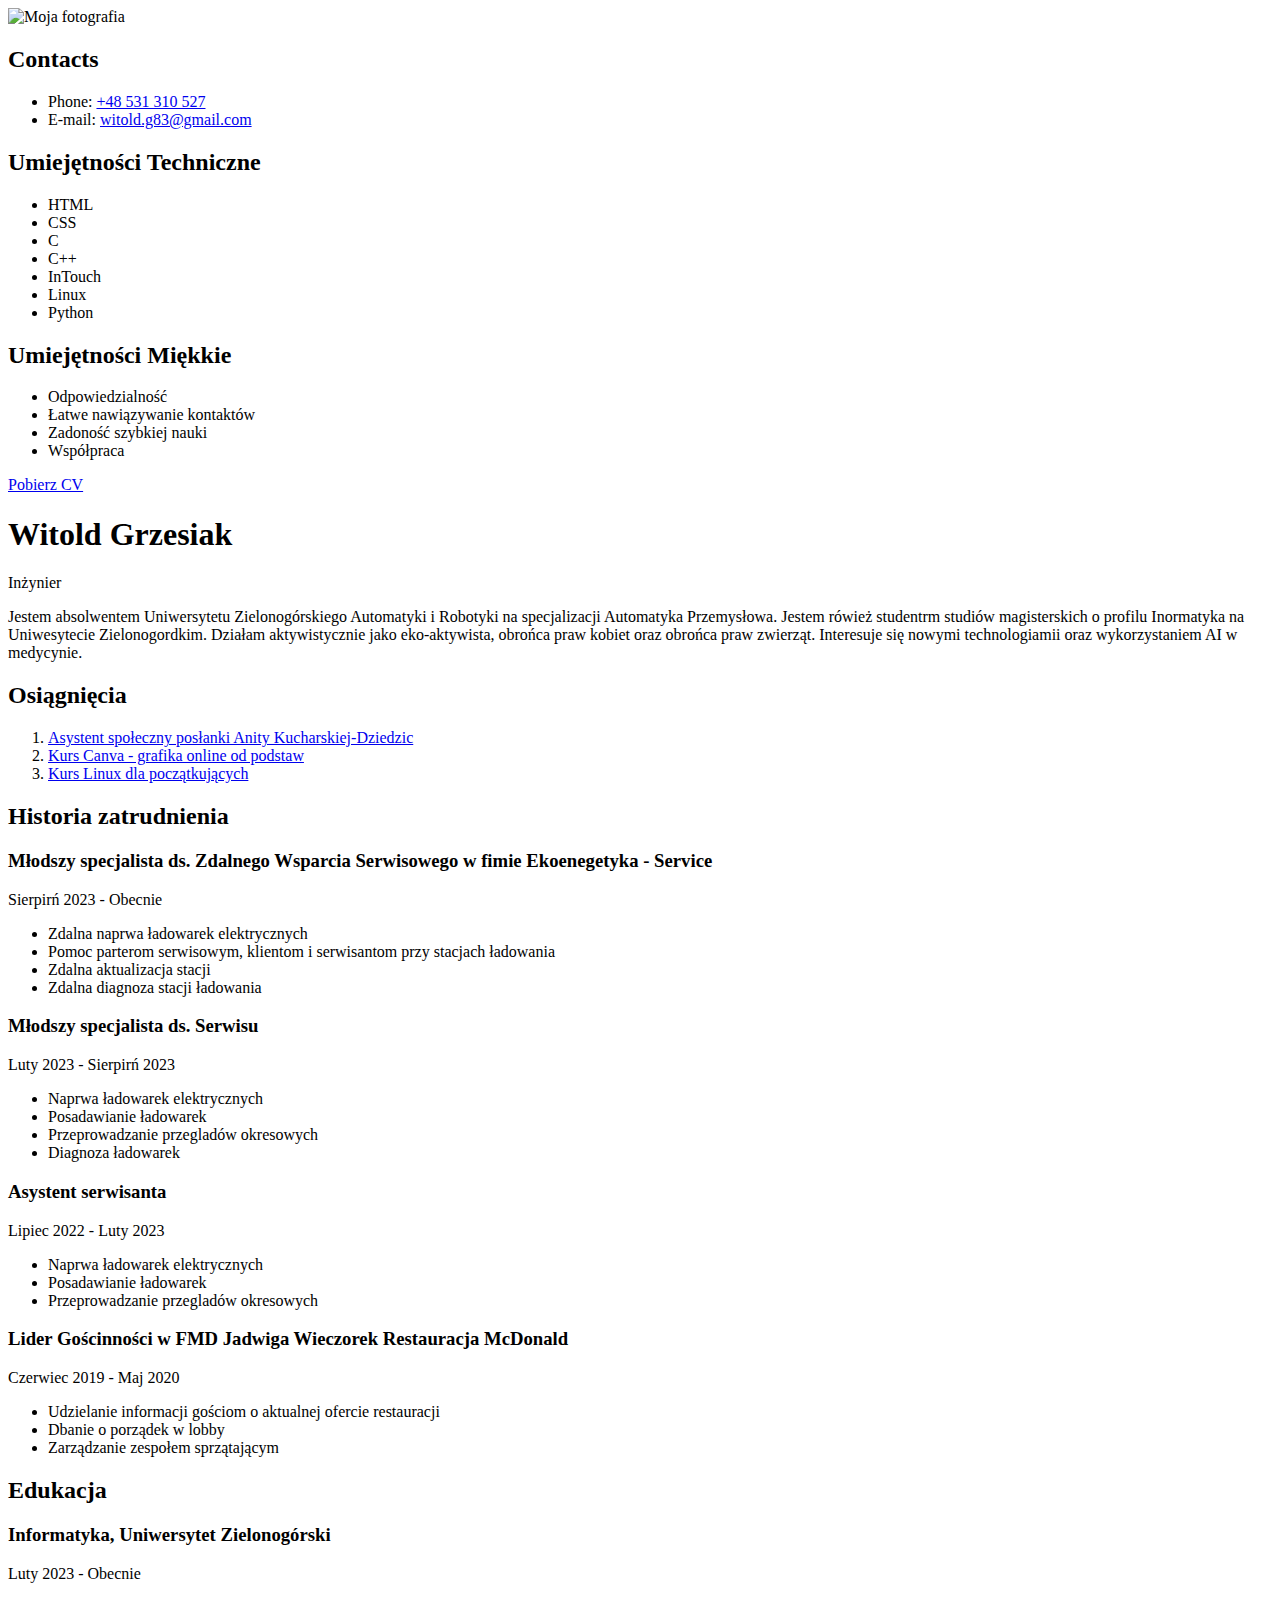
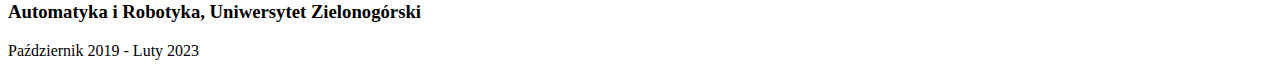
==== index.html @ e1cba3a6 "Update index.html" ====
<!DOCTYPE html>
<html lang="en">
  <head>
    <meta charset="UTF-8" />
    <meta name="viewport" content="width=device-width, initial-scale=1.0" />
    <title>Curriculum vitae Witold Grzesiak</title>
    <link rel="stylesheet" href="./css/animate.css" >
    <link rel="stylesheet" href="./css/style.css" />
    <link href="https://fonts.googleapis.com/css2?family=Montserrat:wght@400;700&display=swap" rel="stylesheet">
  </head>
  <body>
    <div class="container">
      <aside class="left-side">
        <img
          src="./images/photo.png"
          alt="Moja fotografia"
          width="370"
          class="photo"
        />

        <section class="contacts">
          <h2 class="contacts-title">Contacts</h2>
          <ul class="contacts-list">
            <li class="contacts-item">
              Phone:
              <a href="tel:+48 531 310 527" class="contacts-link"
                >+48 531 310 527</a
              >
            </li>
            <li class="contacts-item">
              E-mail:
              <a href="mailto:witold.g83@gmail.com" class="contacts-link"
                >witold.g83@gmail.com</a
              >
            </li>
          </ul>
        </section>

        <section class="skills">
          <h2 class="skills-title">
            Umiejętności Techniczne
          </h2>
          <ul class="skills-list">
            <li class="skills-item">HTML</li>
            <li class="skills-item">CSS</li>
            <li class="skills-item">C</li>
            <li class="skills-item">C++</li>
            <li class="skills-item">InTouch</li>
            <li class="skills-item">Linux</li>
            <li class="skills-item">Python</li>
          </ul>
        </section>
        <section class="skills">
          <h2 class="skills-title">
            Umiejętności Miękkie 
          </h2>
          <ul class="skills-list">
            <li class="skills-item">Odpowiedzialność</li>
            <li class="skills-item">Łatwe nawiązywanie kontaktów</li>
            <li class="skills-item">Zadoność szybkiej nauki</li>
            <li class="skills-item">Współpraca</li>
          </ul>
        </section>
        <section class="widget">
          <a class="widget-link" href="Witold_Grzesiak.pdf" download>Pobierz CV</a>
        </section>
      </aside>
      <div class="right-side">
        <section class="bio">
          <h1 class="bio-title">Witold Grzesiak</h1>
          </h1>
          <p class="bio-occupation">
            Inżynier
          </p>
          <p class="bio-about">
           Jestem absolwentem Uniwersytetu Zielonogórskiego Automatyki i Robotyki na specjalizacji Automatyka Przemysłowa.
           Jestem rówież studentrm studiów magisterskich o profilu Inormatyka na Uniwesytecie Zielonogordkim.
           Działam aktywistycznie jako eko-aktywista, obrońca praw kobiet oraz obrońca praw zwierząt.
           Interesuje się nowymi technologiamii oraz wykorzystaniem AI w medycynie.
          </p>
        </section>

        <section class="projects">
          <h2 class="projects-title">Osiągnięcia</h2>

          <ol>
            <li>
              <a href="https://orka.sejm.gov.pl/WspP9.nsf/0/FB38B58B3C8A34AFC12585C800272CF9/%24File/WSP9_197.012.pdf" class="projects-link">
              Asystent społeczny posłanki Anity Kucharskiej-Dziedzic</a> </li>
            <li>
              <a href="https://api.strefakursow.pl/api/v2/public/certificate/pdf/q4sdjy1ei4gwgg8840c8ckk8kkcwcoo" class="projects-link">
                Kurs Canva - grafika online od podstaw
              </a>
            </li>
            <li>
              <a href="https://api.strefakursow.pl/api/v2/public/certificate/pdf/g1oy13az2c088480gsswcogcko0scos" class="projects-link">
                Kurs Linux dla początkujących
              </a>
            </li>
          </ol>
        </section>
        <section class="jobs">
          <h2 class="jobs-title">
            Historia zatrudnienia
          </h2>
          
          <h3 class="jobs-occupation">
            Młodszy specjalista ds. Zdalnego Wsparcia Serwisowego  w fimie <span class="accent">Ekoenegetyka - Service</span>
            </h3>
          <p class="jobs-time">Sierpirń 2023 - Obecnie</p>
          <ul class="experience">
            <li class="experience-item">Zdalna naprwa ładowarek elektrycznych</li>
            <li class="experience-item">Pomoc parterom serwisowym, klientom i serwisantom przy stacjach ładowania</li>
            <li class="experience-item">Zdalna aktualizacja stacji</li>
            <li class="experience-item">Zdalna diagnoza stacji ładowania</li>
          </ul>
          <h3 class="jobs-occupation">
            Młodszy specjalista ds. Serwisu
          </h3>
          <p class="jobs-time">Luty 2023 - Sierpirń 2023</p>
          <ul class="experience">
            <li class="experience-item">Naprwa ładowarek elektrycznych</li>
            <li class="experience-item">Posadawianie ładowarek</li>
            <li class="experience-item">Przeprowadzanie przegladów okresowych </li>
            <li class="experience-item">Diagnoza ładowarek</li>
          </ul>
          <h3 class="jobs-occupation">
            Asystent serwisanta
          </h3>
          <p class="jobs-time">Lipiec 2022 - Luty 2023</p>
          <ul class="experience">
            <li class="experience-item">Naprwa ładowarek elektrycznych</li>
            <li class="experience-item">Posadawianie ładowarek</li>
            <li class="experience-item">Przeprowadzanie przegladów okresowych </li>
          </ul>
          
          <h3 class="jobs-occupation">
            Lider Gościnności w
            <span class="accent">FMD Jadwiga Wieczorek Restauracja McDonald</span>
          </h3>

          <p class="jobs-time">
            Czerwiec 2019 - Maj 2020
          </p>

          <ul class="experience">
            <li class="experience-item">
              Udzielanie informacji gościom o aktualnej ofercie restauracji
            </li>
            <li class="experience-item">
              Dbanie o porządek w lobby
            </li>
            <li class="experience-item">
              Zarządzanie zespołem sprzątającym
            </li>
          </ul>

        </section>
        <section class="education">
          <h2 class="education-title">Edukacja</h2>

          <h3 class="education-degree">
            Informatyka,
            <span class="accent"
              >Uniwersytet Zielonogórski</span
            >
          </h3>

          <p class="education-time">Luty 2023 - Obecnie </p>
       
          <h3 class="education-degree">
            Automatyka i Robotyka,
            <span class="accent"
              >Uniwersytet Zielonogórski</span
            >
          </h3>
          <p class="education-time">Październik 2019 - Luty 2023</p>

          
        </section>
      </div>
    </div>
  </body>
</html>
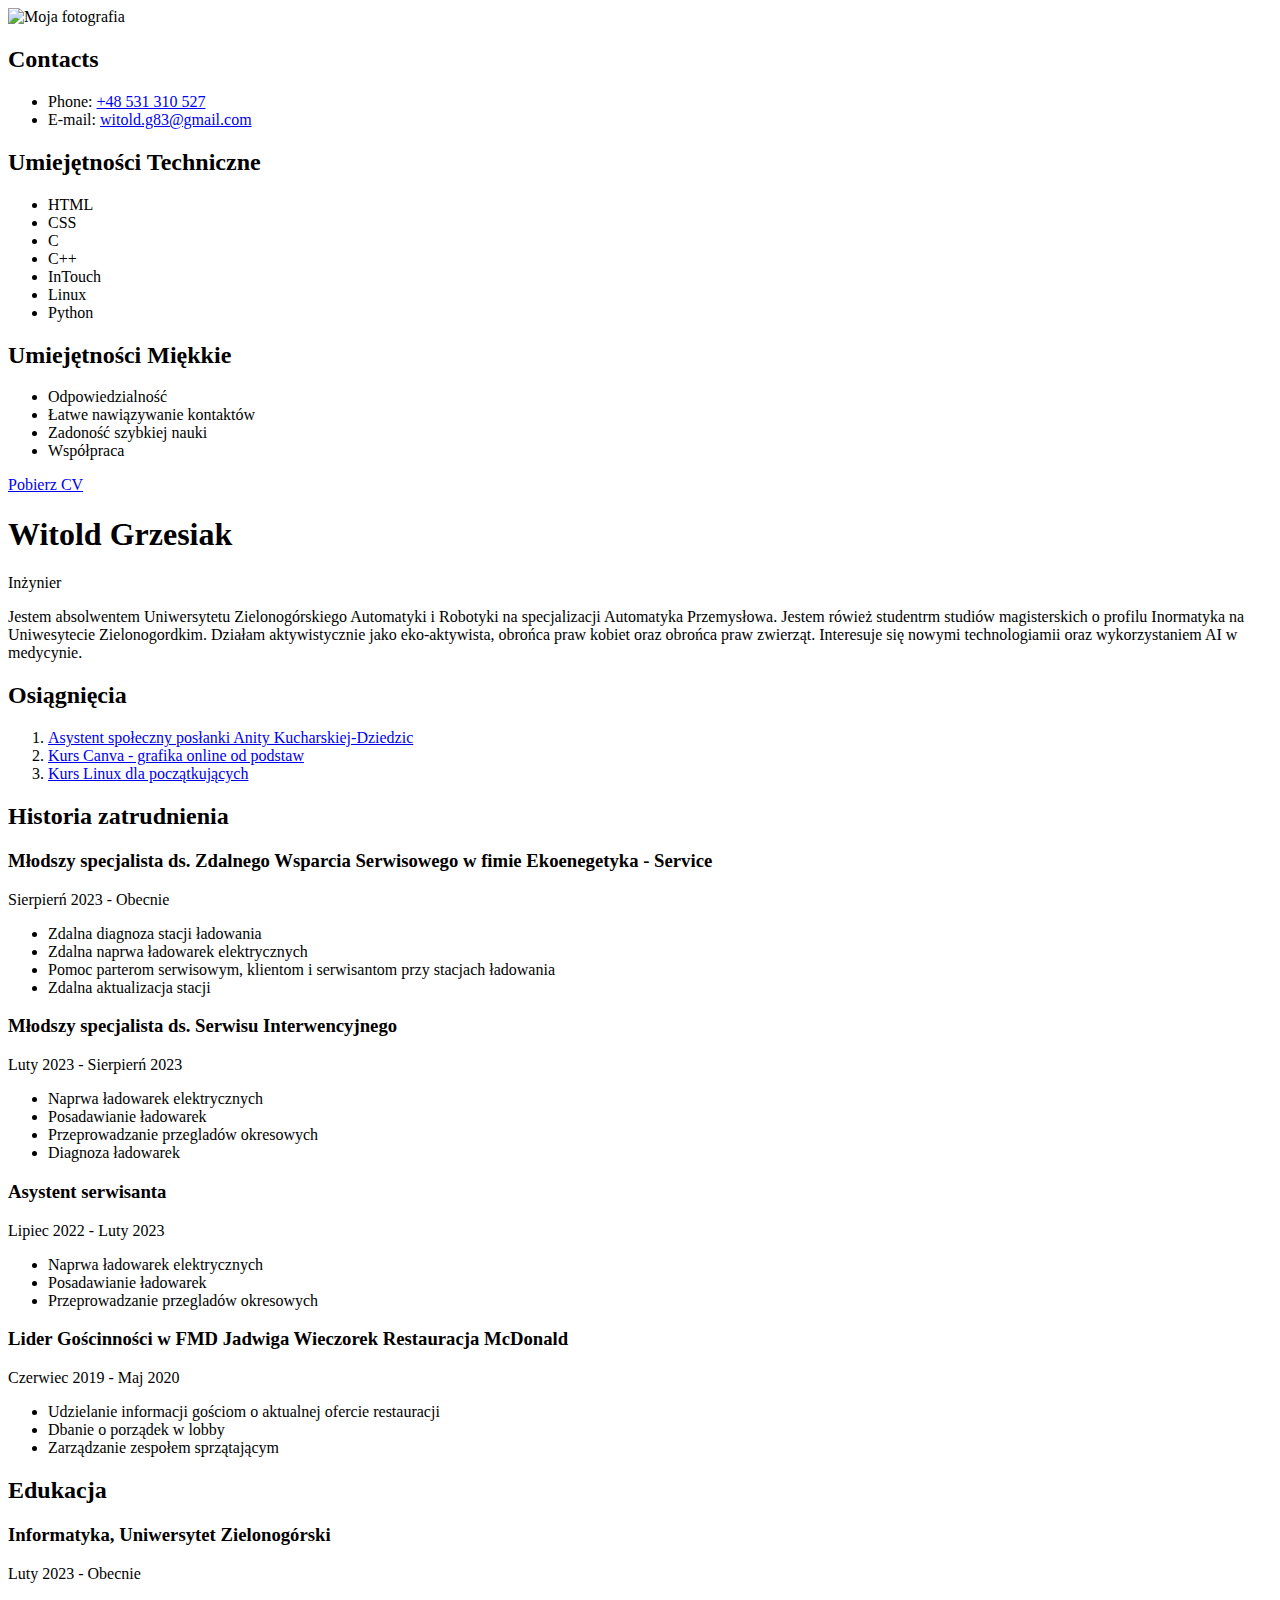
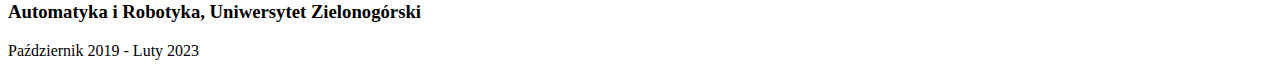
==== commit 5390f4a2: "Update index.html" ====
--- a/index.html
+++ b/index.html
@@ -107,17 +107,17 @@
           <h3 class="jobs-occupation">
             Młodszy specjalista ds. Zdalnego Wsparcia Serwisowego  w fimie <span class="accent">Ekoenegetyka - Service</span>
             </h3>
-          <p class="jobs-time">Sierpirń 2023 - Obecnie</p>
+          <p class="jobs-time">Sierpierń 2023 - Obecnie</p>
           <ul class="experience">
+            <li class="experience-item">Zdalna diagnoza stacji ładowania</li>
             <li class="experience-item">Zdalna naprwa ładowarek elektrycznych</li>
             <li class="experience-item">Pomoc parterom serwisowym, klientom i serwisantom przy stacjach ładowania</li>
             <li class="experience-item">Zdalna aktualizacja stacji</li>
-            <li class="experience-item">Zdalna diagnoza stacji ładowania</li>
           </ul>
           <h3 class="jobs-occupation">
-            Młodszy specjalista ds. Serwisu
+            Młodszy specjalista ds. Serwisu Interwencyjnego 
           </h3>
-          <p class="jobs-time">Luty 2023 - Sierpirń 2023</p>
+          <p class="jobs-time">Luty 2023 - Sierpierń 2023</p>
           <ul class="experience">
             <li class="experience-item">Naprwa ładowarek elektrycznych</li>
             <li class="experience-item">Posadawianie ładowarek</li>
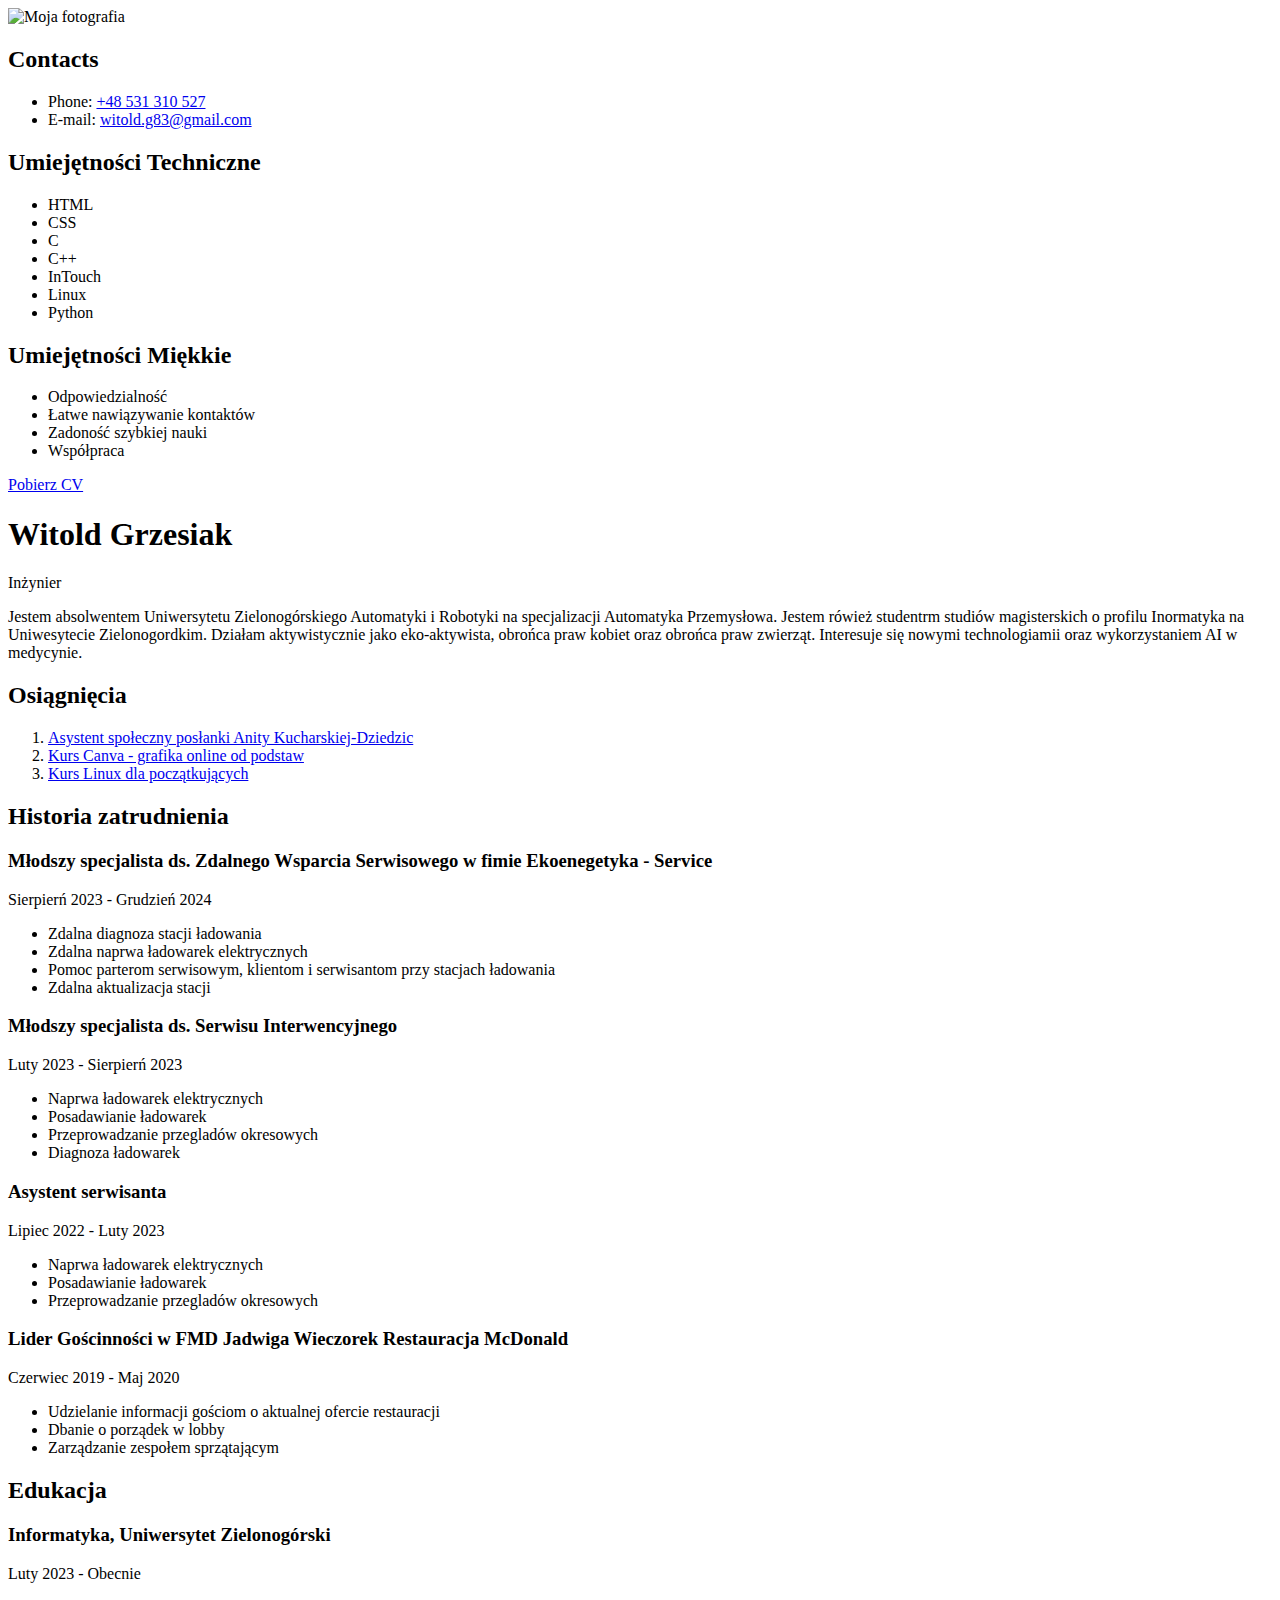
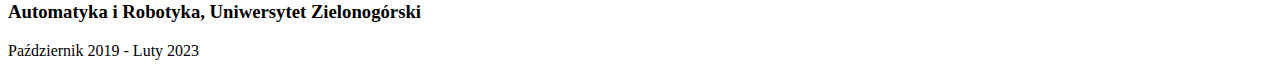
==== commit 1332271a: "Update index.html" ====
--- a/index.html
+++ b/index.html
@@ -107,7 +107,7 @@
           <h3 class="jobs-occupation">
             Młodszy specjalista ds. Zdalnego Wsparcia Serwisowego  w fimie <span class="accent">Ekoenegetyka - Service</span>
             </h3>
-          <p class="jobs-time">Sierpierń 2023 - Obecnie</p>
+          <p class="jobs-time">Sierpierń 2023 - Grudzień 2024</p>
           <ul class="experience">
             <li class="experience-item">Zdalna diagnoza stacji ładowania</li>
             <li class="experience-item">Zdalna naprwa ładowarek elektrycznych</li>
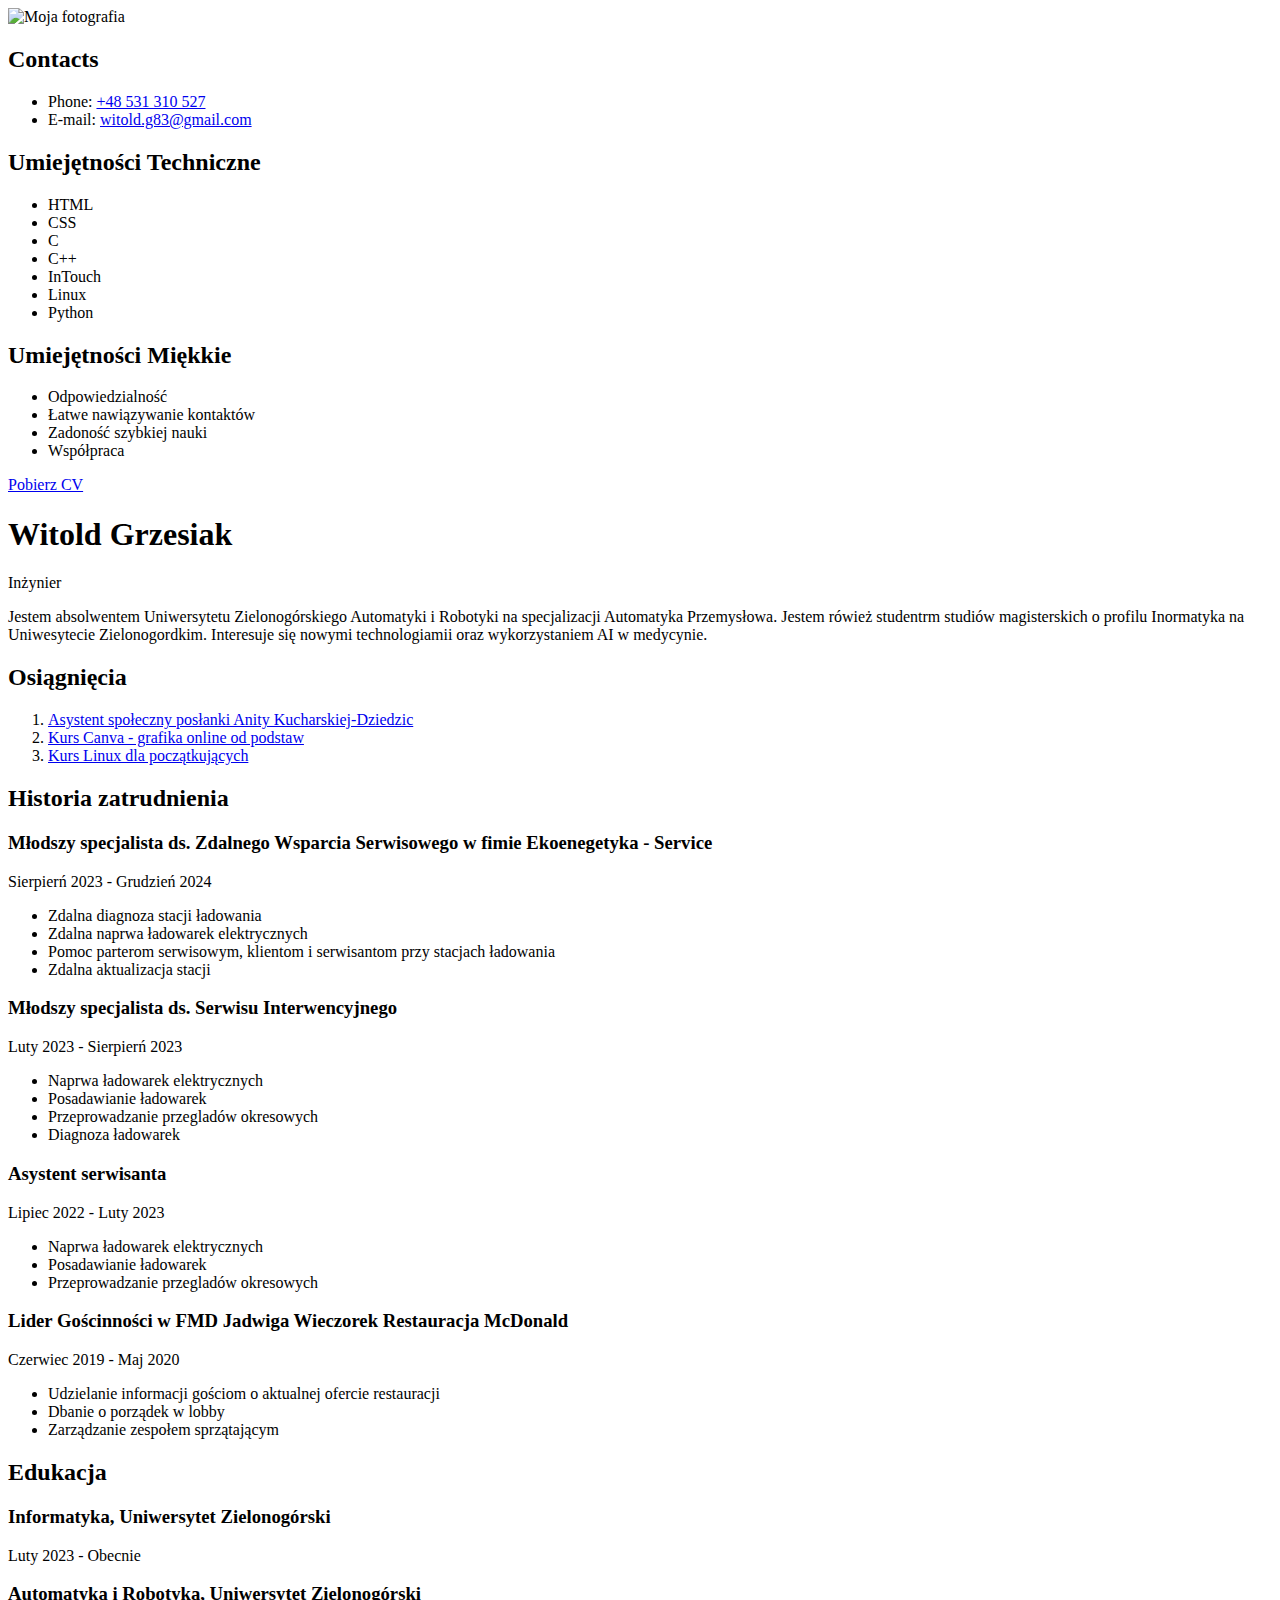
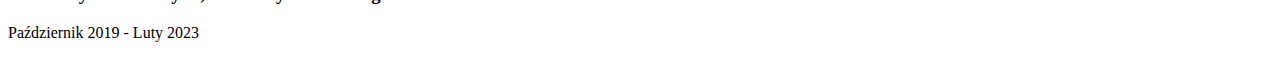
==== commit 06746f95: "Update index.html" ====
--- a/index.html
+++ b/index.html
@@ -75,7 +75,6 @@
           <p class="bio-about">
            Jestem absolwentem Uniwersytetu Zielonogórskiego Automatyki i Robotyki na specjalizacji Automatyka Przemysłowa.
            Jestem rówież studentrm studiów magisterskich o profilu Inormatyka na Uniwesytecie Zielonogordkim.
-           Działam aktywistycznie jako eko-aktywista, obrońca praw kobiet oraz obrońca praw zwierząt.
            Interesuje się nowymi technologiamii oraz wykorzystaniem AI w medycynie.
           </p>
         </section>
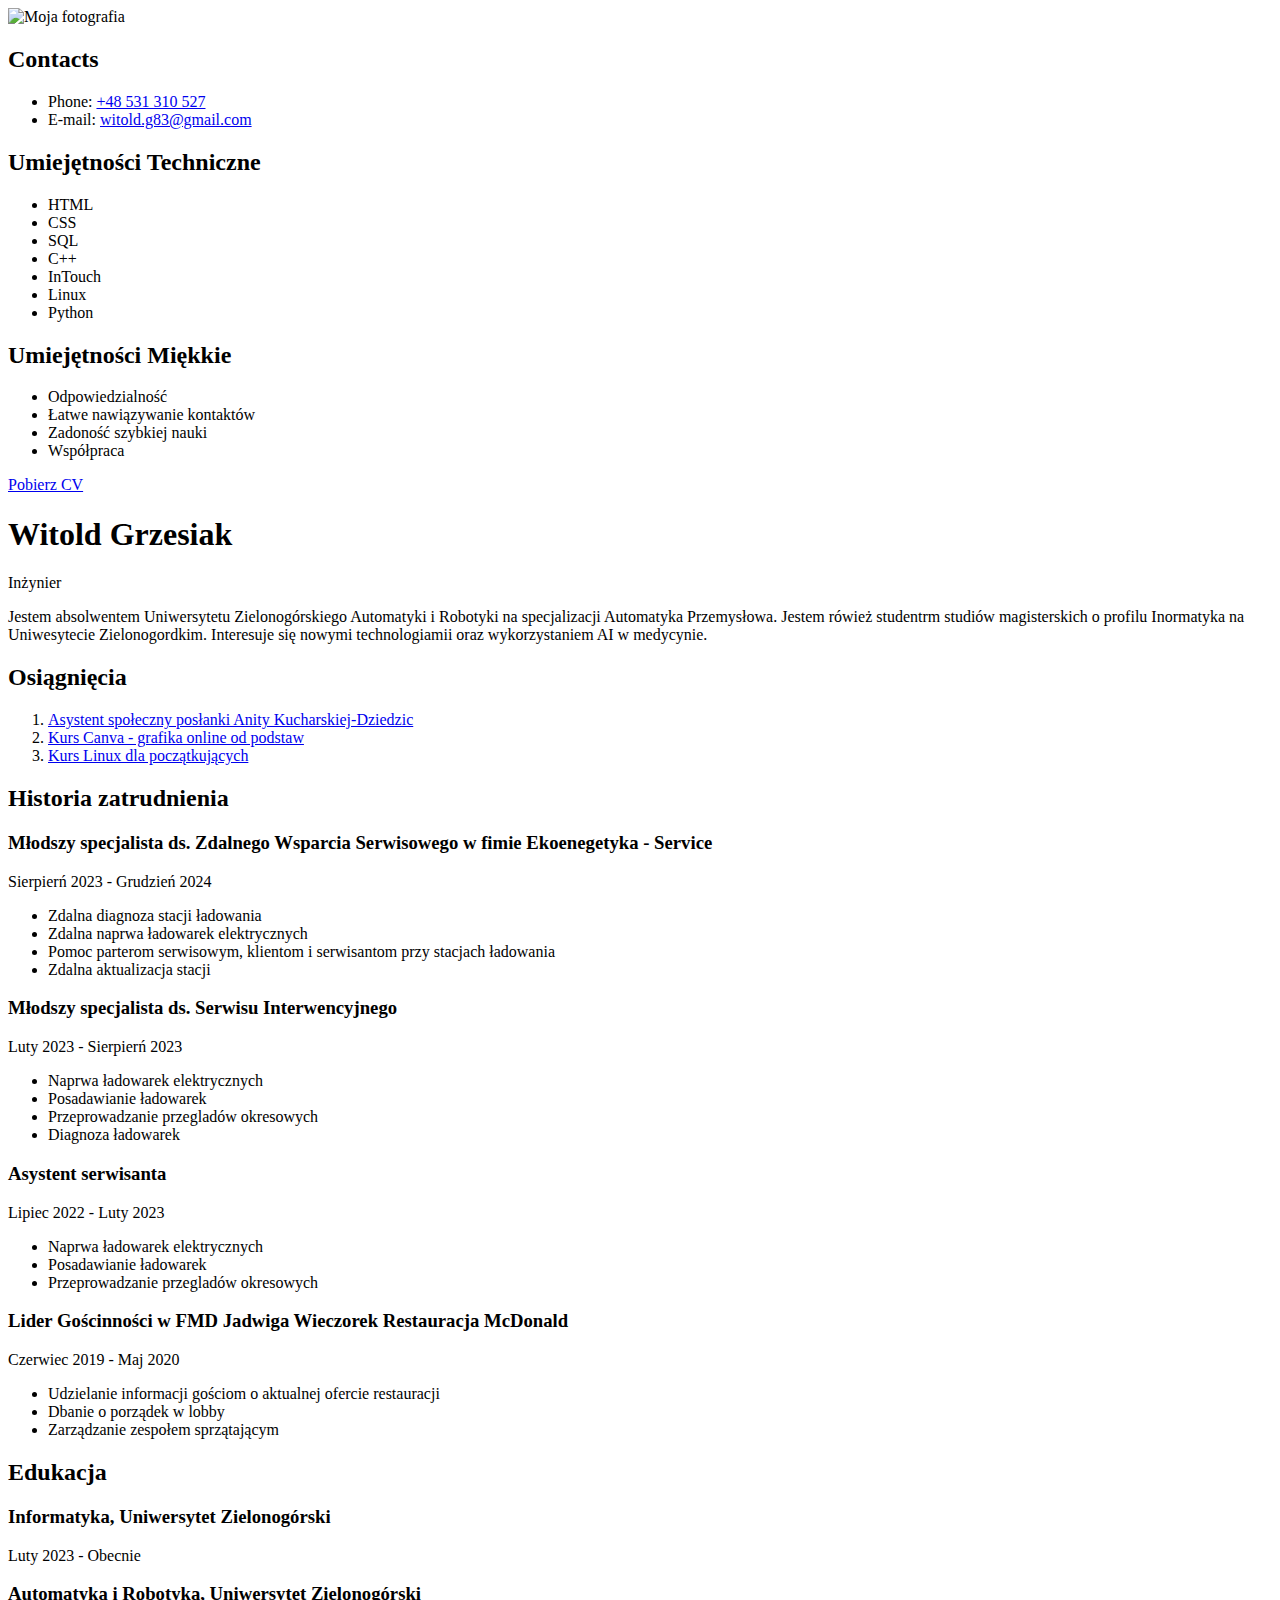
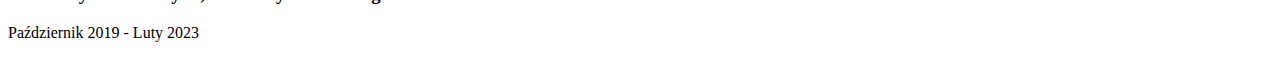
==== commit 47737b2d: "Update index.html" ====
--- a/index.html
+++ b/index.html
@@ -43,7 +43,7 @@
           <ul class="skills-list">
             <li class="skills-item">HTML</li>
             <li class="skills-item">CSS</li>
-            <li class="skills-item">C</li>
+            <li class="skills-item">SQL</li>
             <li class="skills-item">C++</li>
             <li class="skills-item">InTouch</li>
             <li class="skills-item">Linux</li>
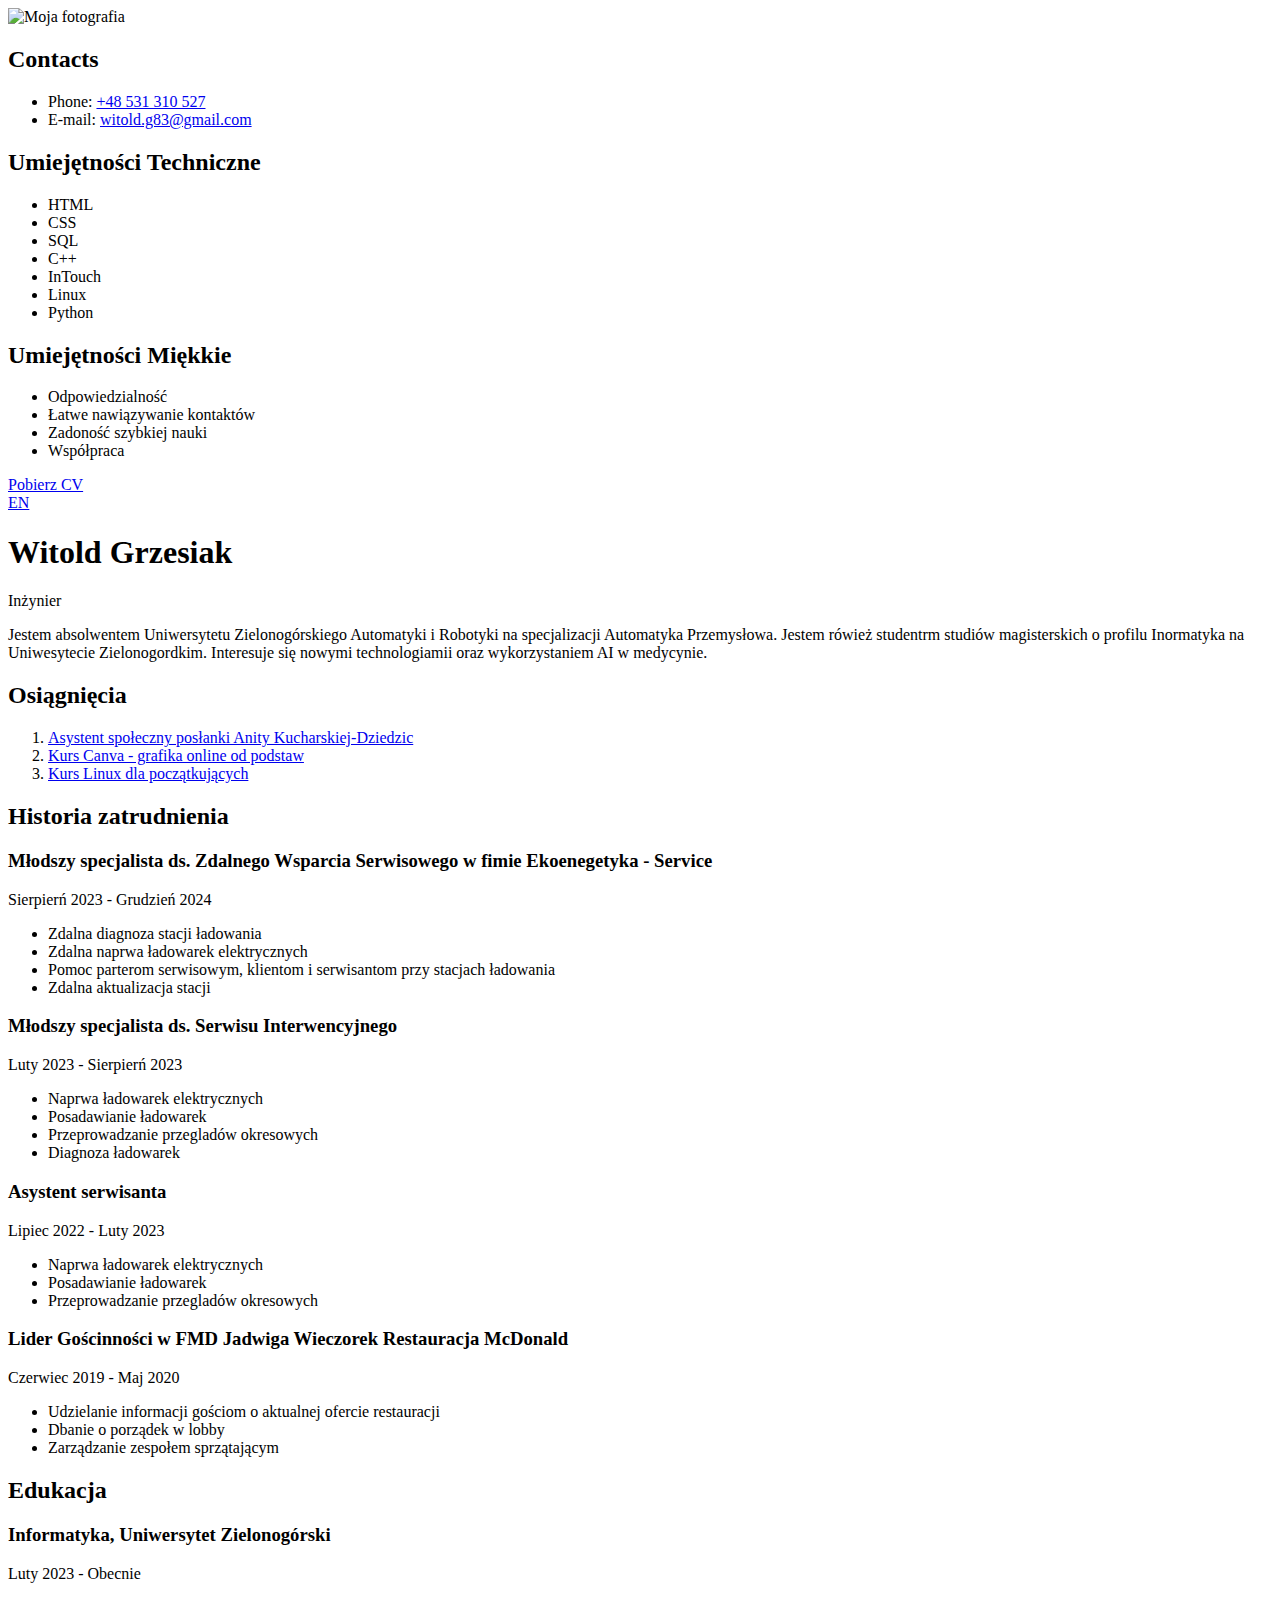
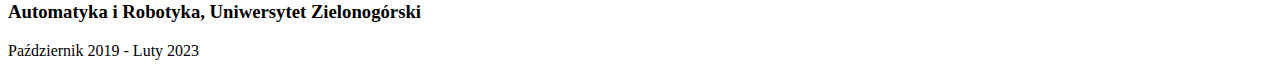
==== commit 35137f44: "Add files via upload" ====
--- a/index.html
+++ b/index.html
@@ -64,6 +64,10 @@
         <section class="widget">
           <a class="widget-link" href="Witold_Grzesiak.pdf" download>Pobierz CV</a>
         </section>
+
+        <div>
+        <a href="./cv_en.html">EN</a>
+        </div>
       </aside>
       <div class="right-side">
         <section class="bio">
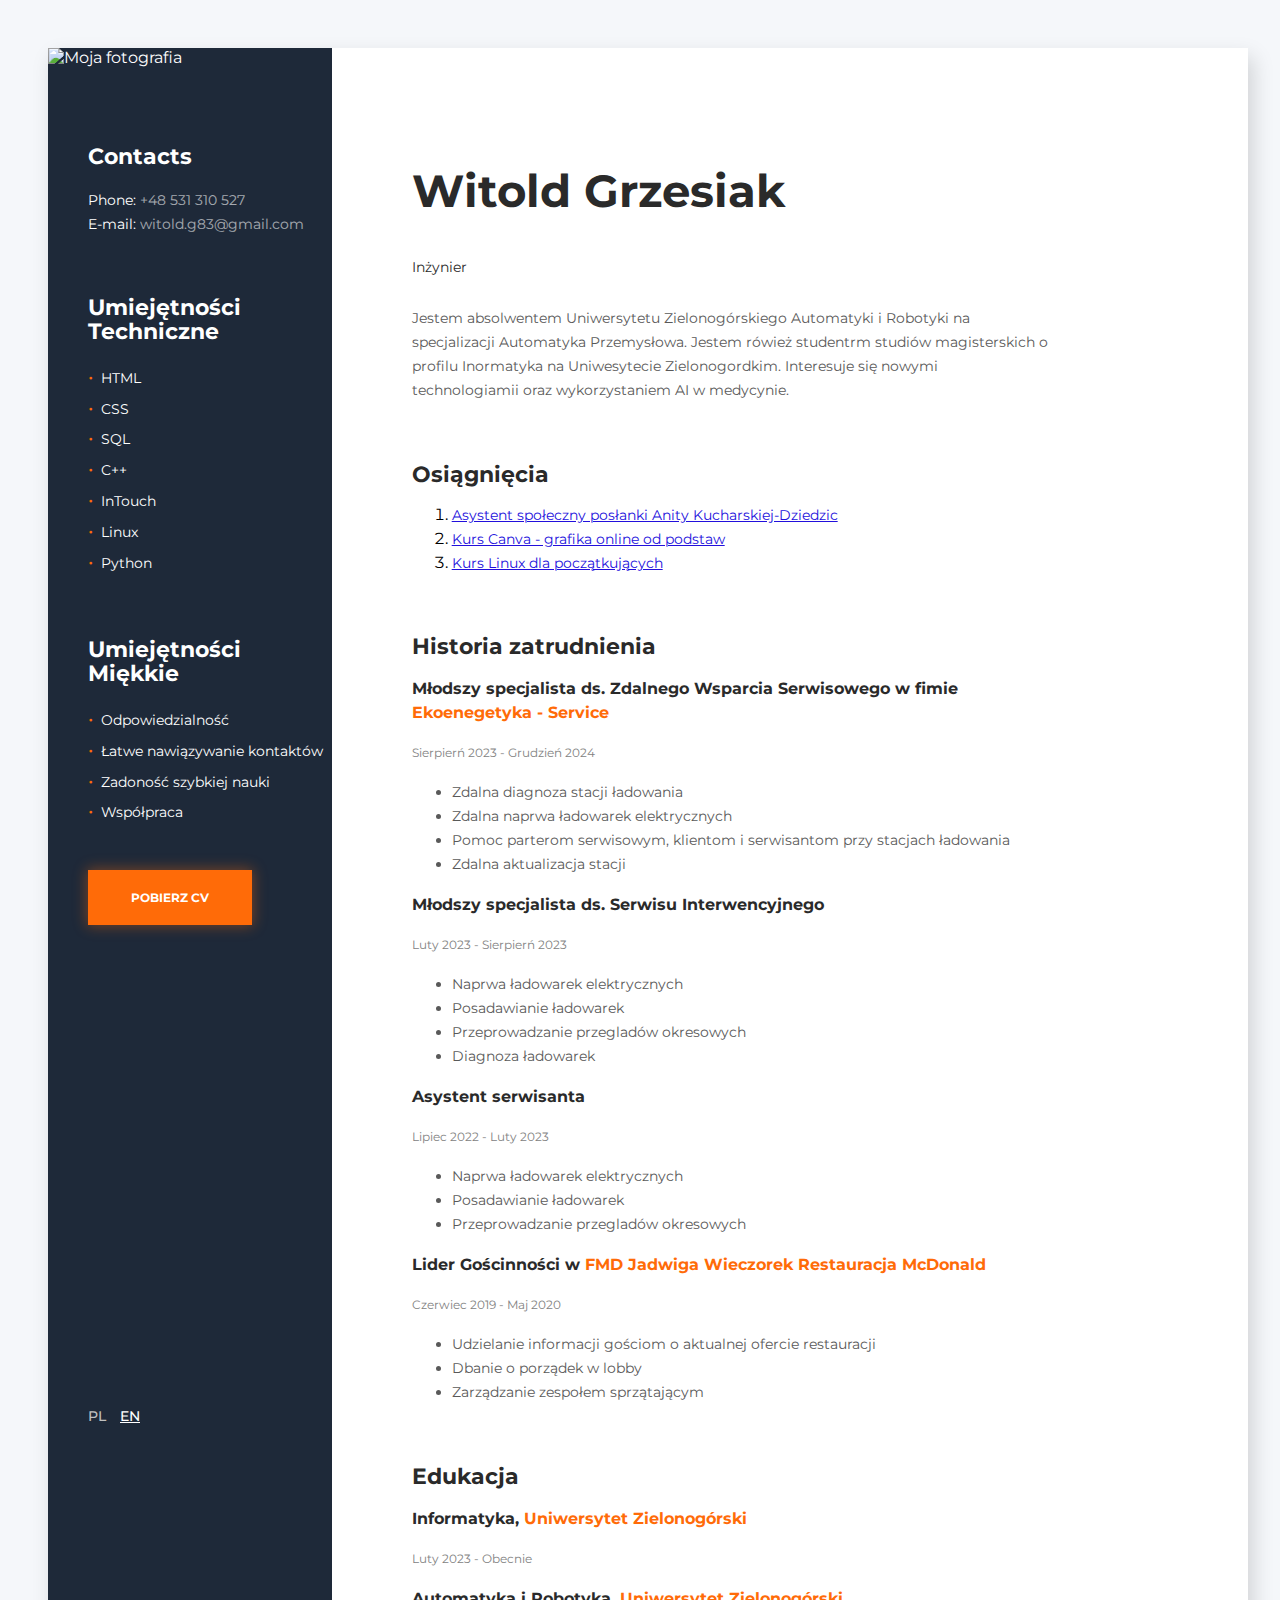
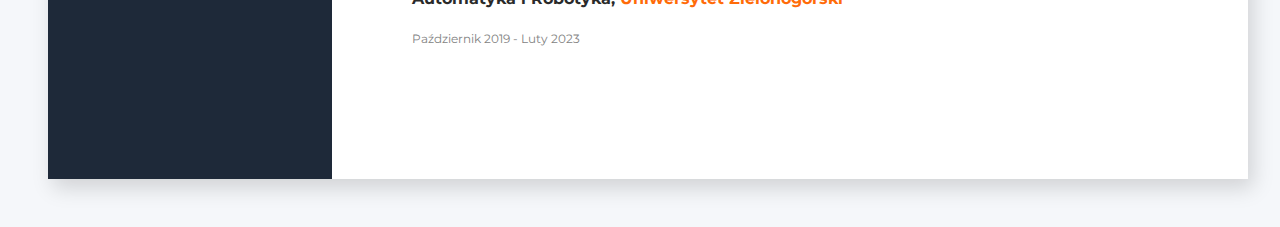
==== commit 0663fda1: "Add language switcher (PL/EN) and updated styling" ====
--- a/index.html
+++ b/index.html
@@ -65,9 +65,11 @@
           <a class="widget-link" href="Witold_Grzesiak.pdf" download>Pobierz CV</a>
         </section>
 
-        <div>
-        <a href="./cv_en.html">EN</a>
-        </div>
+        <div class="lang-links">
+          <a href="./index.html" class="lang-link active">PL</a>
+          <a href="./cv_en.html" class="lang-link">EN</a>
+        </div>        
+        
       </aside>
       <div class="right-side">
         <section class="bio">
--- a/css/style.css
+++ b/css/style.css
@@ -0,0 +1,236 @@
+body {
+  background-color: #f5f7fa;
+  padding: 40px;
+  font-family: 'Montserrat', sans-serif;
+}
+
+.container {
+  display: flex;
+  width: 1200px;
+  margin-left: auto;
+  margin-right: auto;
+
+  background-color: #fff;
+  box-shadow: 5px 9px 20px rgba(0, 0, 0, 0.15);
+}
+
+.bio,
+.projects,
+.jobs,
+.education {
+  margin-bottom: 60px;
+}
+
+.right-side {
+  width: 830px;
+  padding-left: 80px;
+  padding-right: 200px;
+  padding-top: 68px;
+  padding-bottom: 68px;
+}
+
+.bio-title {
+  font-size: 45px;
+  line-height: 2;
+  margin-bottom: 20px;
+}
+
+.bio-occupation {
+  margin-bottom: 27px;
+}
+
+.bio-title,
+.bio-occupation {
+  color: #2a2a2a;
+}
+
+.bio-occupation,
+.bio-about {
+  font-size: 14px;
+  line-height: 1.714;
+}
+
+.bio-about {
+  color: #595959;
+}
+
+.projects-title {
+  margin-bottom: 14px;
+  color: #2a2a2a;
+  font-size: 22px;
+  line-height: 24px;
+}
+
+.projects-link {
+  color: #220fdc;
+  font-size: 14px;
+  line-height: 24px;
+}
+
+.projects-link:hover {
+  color: #ff6b08;
+}
+
+.jobs-title,
+.education-title {
+  color: #2a2a2a;
+  font-size: 22px;
+  line-height: 1.091;
+}
+
+.jobs-occupation,
+.education-degree {
+  color: #2a2a2a;
+  font-size: 16px;
+  line-height: 1.5;
+}
+
+.jobs-time,
+.education-time {
+  color: #828282;
+  font-size: 12px;
+  line-height: 2;
+}
+
+.experience-item {
+  color: #595959;
+  font-size: 14px;
+  line-height: 1.714;
+}
+
+.accent {
+  color: #ff6b08;
+}
+
+/* ========= left-side ========= */
+
+.left-side {
+  width: 370px;
+  background-color: #1e2939;
+  color: #fff;
+}
+
+.skills-title {
+  font-size: 22px;
+  line-height: 1.091;
+}
+
+.skills-item {
+  font-size: 14px;
+  line-height: 1.714;
+}
+
+.skills-list {
+  list-style: none;
+  padding-left: 0;
+}
+
+.skills-item::before {
+  content: "\2022";
+  margin-right: 8px;
+  color: #ff6b08;
+  font-size: 18px;
+}
+
+.photo {
+  width: 370px;
+}
+
+.photo,
+.contacts,
+.skills,
+.widget {
+  margin-bottom: 60px;
+}
+
+.contacts,
+.skills,
+.widget {
+  padding-left: 40px;
+}
+
+.contacts-title,
+.skills-title {
+  color: #ffffff;
+  font-family: Montserrat;
+  font-size: 22px;
+  font-weight: 700;
+  line-height: 24px;
+}
+
+.contacts-list {
+  list-style: none;
+  padding-left: 0;
+}
+
+.contacts-item {
+  font-size: 14px;
+  font-weight: 400;
+  line-height: 24px;
+  color: #ffffff;
+}
+
+.contacts-link {
+  opacity: 0.6;
+  color: #ffffff;
+  text-decoration: none;
+}
+
+.contacts-link:hover {
+  opacity: 1;
+  text-decoration: underline;
+}
+
+.widget-link {
+  color: #fff;
+  background-color: #ff6b08;
+  padding-top: 20px;
+  padding-right: 43px;
+  padding-bottom: 20px;
+  padding-left: 43px;
+  text-decoration: none;
+  text-transform: uppercase;
+  font-size: 12px;
+  font-weight: bold;
+  box-shadow: 0px 0px 13px 1px rgba(255,107,8,0.4);
+}
+
+.widget-link:hover {
+  box-shadow: 0px 6px 32px 1px rgba(255,107,8,0.92);
+}
+
+.widget:hover {
+  animation: shake 1s;
+}
+
+.photo:hover {
+  animation: pulse 1s;
+}
+
+.lang-links {
+  padding-left: 40px;
+  margin-top: 500px;
+  margin-bottom: 30px;
+}
+
+.lang-link {
+  color: #ffffff;
+  text-decoration: underline;
+  margin-right: 10px;
+  font-size: 14px;
+  font-weight: 500;
+  transition: color 0.3s ease;
+}
+
+.lang-link:hover {
+  color: #ff6b08;
+  text-decoration: none;
+}
+
+.lang-link.active {
+  color: #c0c0c0;
+  pointer-events: none;
+  cursor: default;
+  text-decoration: none;
+}
+
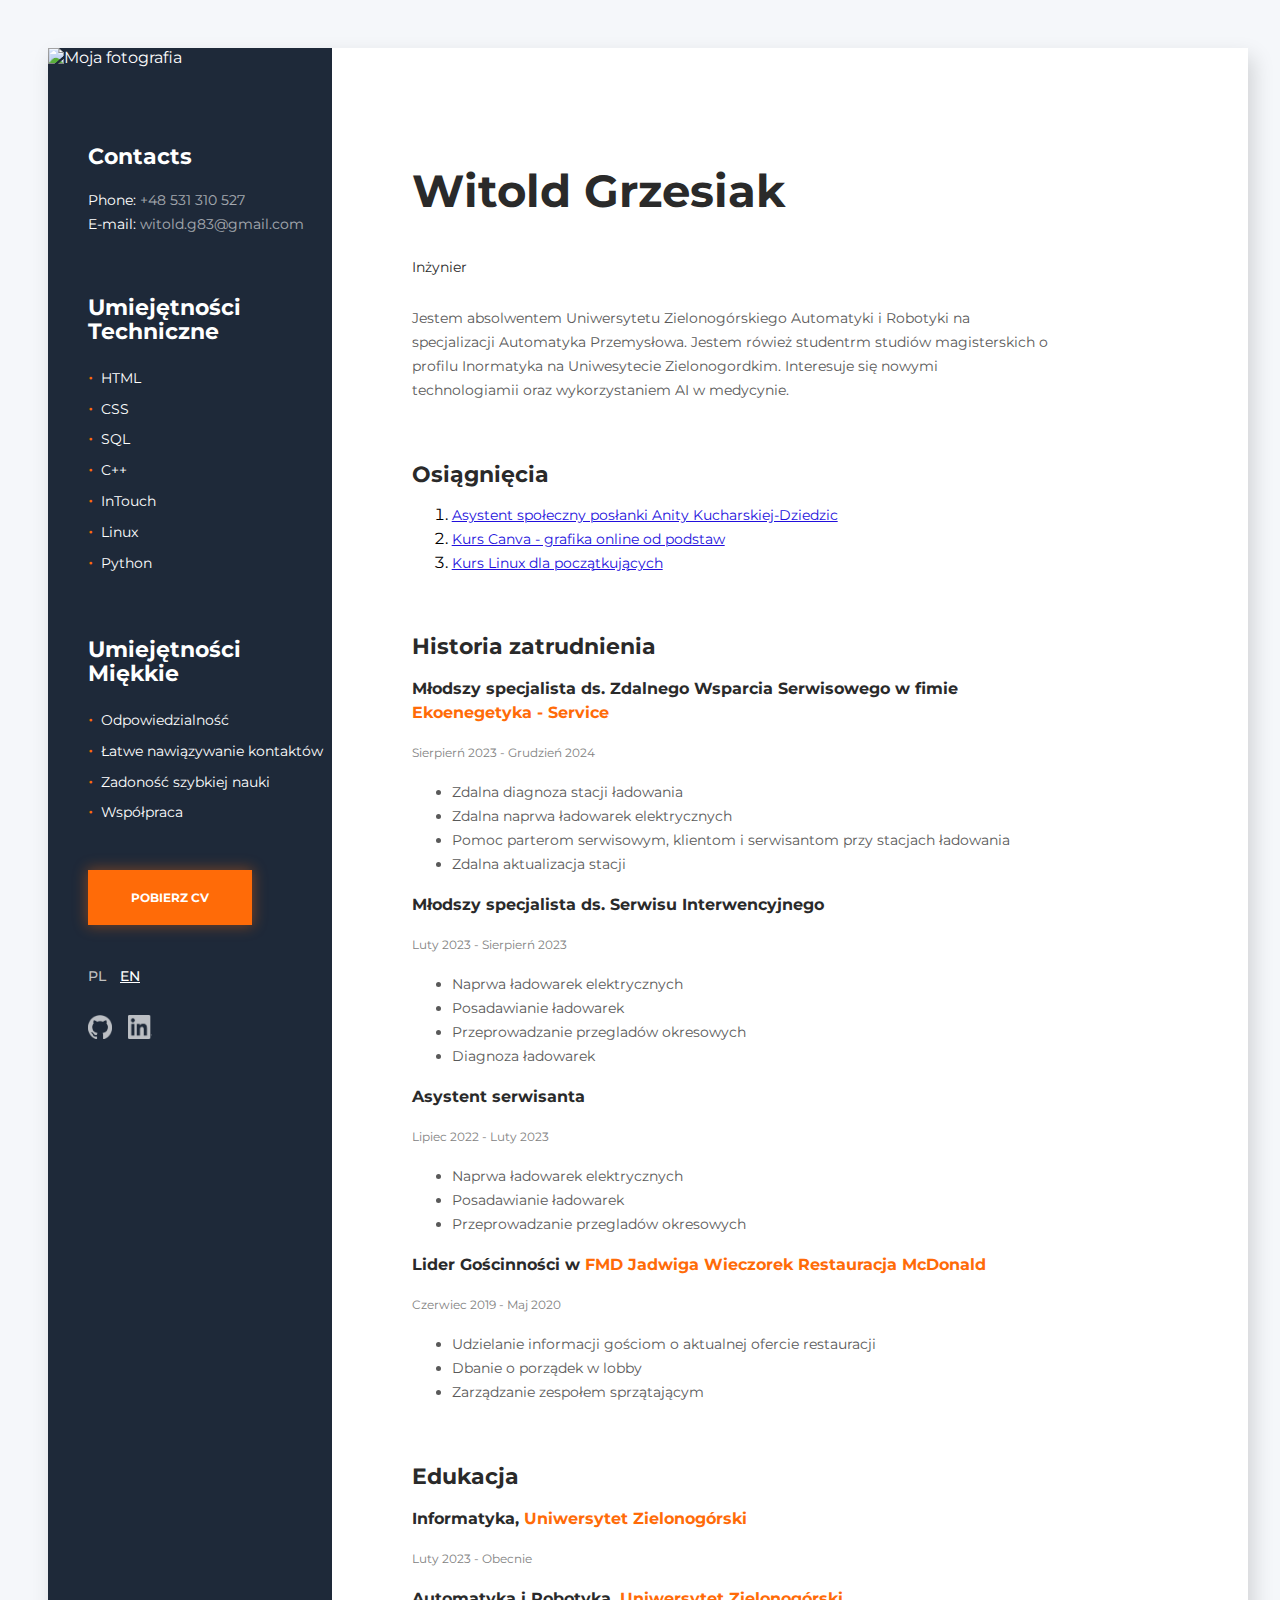
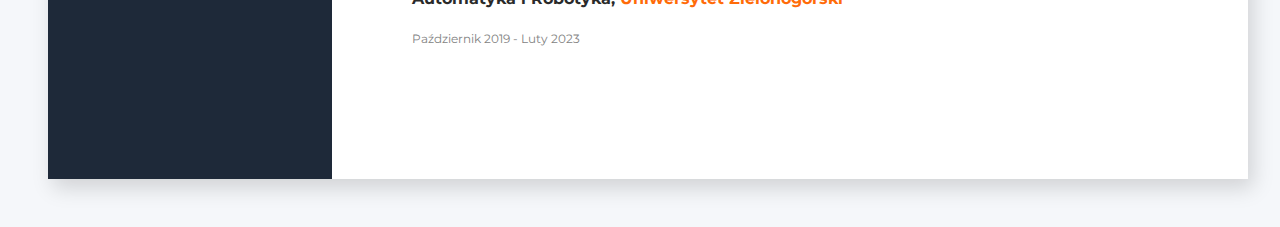
==== commit d72ff22b: "Add language switcher (PL/EN) and updated styling" ====
--- a/index.html
+++ b/index.html
@@ -68,7 +68,17 @@
         <div class="lang-links">
           <a href="./index.html" class="lang-link active">PL</a>
           <a href="./cv_en.html" class="lang-link">EN</a>
-        </div>        
+        </div>
+
+        <div class="social-icons">
+          <a href="https://github.com/Bl4ckBend3r" target="_blank">
+            <img src="./images/github-mark-white.png" alt="GitHub" class="icon" />
+          </a>
+          <a href="https://www.linkedin.com/in/witoldgrzesiak/" target="_blank">
+            <img src="./images/InBug-White.png" alt="LinkedIn" class="icon" />
+          </a>
+        </div>
+        
         
       </aside>
       <div class="right-side">
--- a/css/style.css
+++ b/css/style.css
@@ -209,7 +209,7 @@
 
 .lang-links {
   padding-left: 40px;
-  margin-top: 500px;
+  margin-top: 50px;
   margin-bottom: 30px;
 }
 
@@ -234,3 +234,24 @@
   text-decoration: none;
 }
 
+.social-icons {
+  padding-left: 40px;
+  padding-bottom: 30px;
+}
+
+.social-icons a {
+  margin-right: 12px;
+  display: inline-block;
+}
+
+.icon {
+  width: 24px;
+  height: 24px;
+  opacity: 0.7;
+  transition: opacity 0.3s ease;
+}
+
+.icon:hover {
+  opacity: 1;
+}
+
